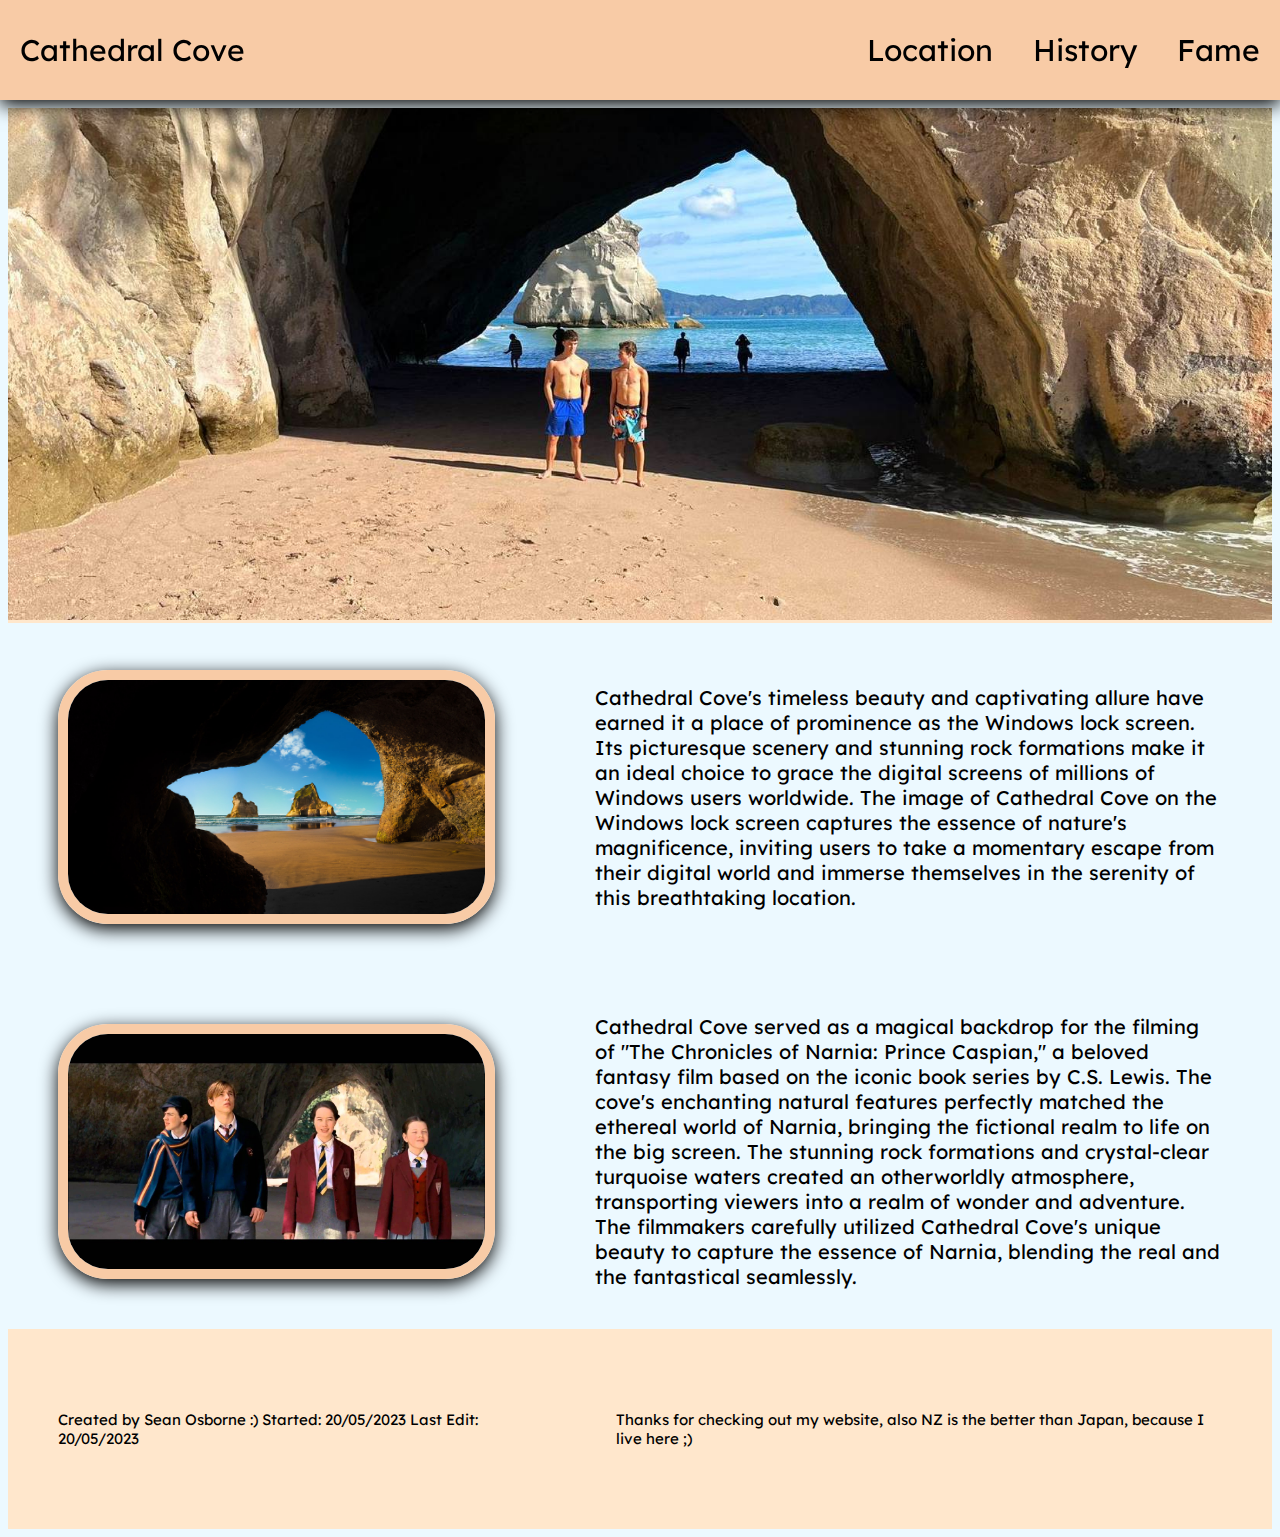
==== fame.html @ 96f78ae9 "Add files via upload" ====
<html>
    <head>
        <link rel="stylesheet" href="main.css">
        <title>Cathedral Cove - Sean</title>
        <link rel="icon" type="image/x-icon" href="images/favicon.png">
    </head>
    <body>
        <nav>
            <a class="navLink navLeft" href="index.html">Cathedral Cove</a>
            <a class="navLink" href="location.html">Location</a>
            <a class="navLink" href="history.html">History</a>
            <a class="navLink" href="fame.html">Fame</a>
        </nav>
        <div class="navBuffer">
            If you can see this I messed up...
        </div>
        
        <hero>
            <img class="heroImage" src="images/another.jpg">
        </hero>
        
        <main>
            <div class="mainTextImage">
                <img class="mainImage" src="images/ockscreen.jpg">            
                <p>
Cathedral Cove's timeless beauty and captivating allure have earned it a place of prominence as the Windows lock screen. Its picturesque scenery and stunning rock formations make it an ideal choice to grace the digital screens of millions of Windows users worldwide. The image of Cathedral Cove on the Windows lock screen captures the essence of nature's magnificence, inviting users to take a momentary escape from their digital world and immerse themselves in the serenity of this breathtaking location.
                </p>
            </div>
            <div class="mainTextImage">
                <img class="mainImage" src="images/maxresdefault.jpg">
                <p>
                    Cathedral Cove served as a magical backdrop for the filming of "The Chronicles of Narnia: Prince Caspian," a beloved fantasy film based on the iconic book series by C.S. Lewis. The cove's enchanting natural features perfectly matched the ethereal world of Narnia, bringing the fictional realm to life on the big screen. The stunning rock formations and crystal-clear turquoise waters created an otherworldly atmosphere, transporting viewers into a realm of wonder and adventure. The filmmakers carefully utilized Cathedral Cove's unique beauty to capture the essence of Narnia, blending the real and the fantastical seamlessly. 
                </p>
                
            </div>
        </main>
        
        <footer>
            <p class="footerText">
                    Created by Sean Osborne :)
                    Started: 20/05/2023
                    Last Edit: 20/05/2023
                </p>
                <p class="footerText">
                    Thanks for checking out my website, also NZ is the better than Japan, because I live here ;)
                </p>
        </footer>
    </body>
</html>
---- main.css ----
@font-face{
    font-family: 'roboto';
    src: url(fonts/Roboto-Regular.ttf);  
}

@font-face {
    font-family: 'lexend';
    src: url(fonts/Lexend-VariableFont_wght.ttf)
}

body {
    background-color: rgb(236, 249, 255);
}

.navBuffer {
    height: 100px;
    width: 100%;
}

nav{
    position: fixed;
    top: 0;
    left: 0;
    height: 100px;
    width: 100%;
    display: flex;
    flex-direction: row;
    justify-content: right;
    align-items: center;
    background-color: rgb(248, 203, 166);
    z-index: 9;
    box-shadow: 0 5px 18px black;
}

.navLink {
    font-size: 30px;
    font-family: 'lexend';
    color:  black;
    text-decoration: none;
    padding: 0 20px; 0 20px;
}


.navLink:hover {
    color: rgb(255, 231, 204);
    text-decoration: underline;
}

.navLeft {
    position: absolute;
    left: 0;
}

.gridContainer {
    display: grid;
    height: auto;
    width: 100%;
    grid-template-columns: 3;
    grid-template-rows: 4;
    margin: 0 0 0 0;
}

hero {
    grid-column: 1/4;
    grid-row: 1/1;
    background-color: rgb(255, 231, 204);
}

.heroImage {
    width: 100%;
}


main {
    display: flex;
  flex-direction: column;
    grid-row: 2/3;
    grid-column: 1/4
    background-color: rgb(236, 249, 255);
}

footer {
    grid-row: 4/4;
    grid-column: 1/4;
    display: flex;
    flex-direction: row;
    justify-content: space-around;
    align-items: center;
    background-color: rgb(255, 231, 204);
    height: 200px;
    width: 100%;
}

p {
    font-family: 'lexend';
    font-size: 20px;
    color: black;
    margin: 0 50px 0 50px;
}

.mainImage {
    width: 33%;
    display:block;
    margin-right: 50px;
    margin: 50px;
    border: solid 10px;
    border-color: rgb(248, 203, 166);
    border-radius: 50px;
    box-shadow: 0 5px 18px black;
}

.mainTextImage {
    display: flex;
    flex-direction: row;
    justify-content: space-around;
    align-items: center;
}

.footerText {
    color: black;
    font-size: 15px;
}
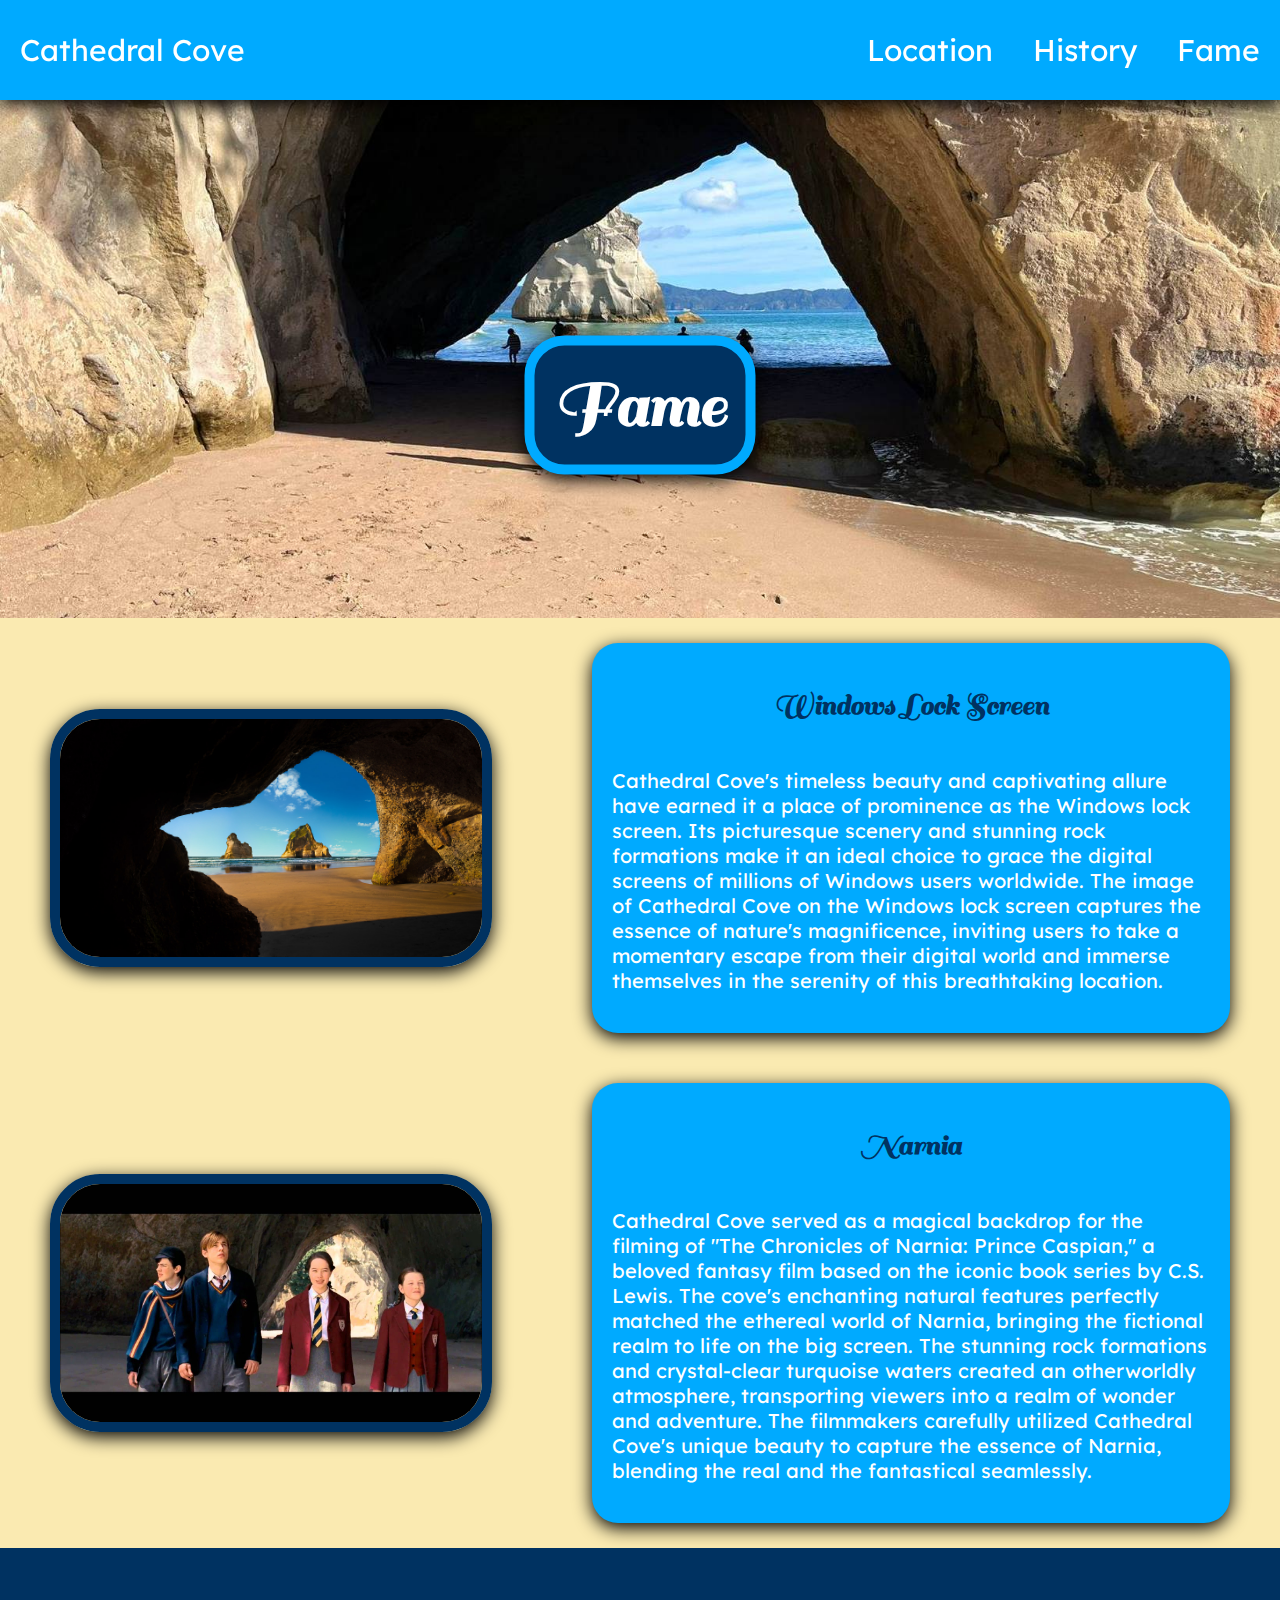
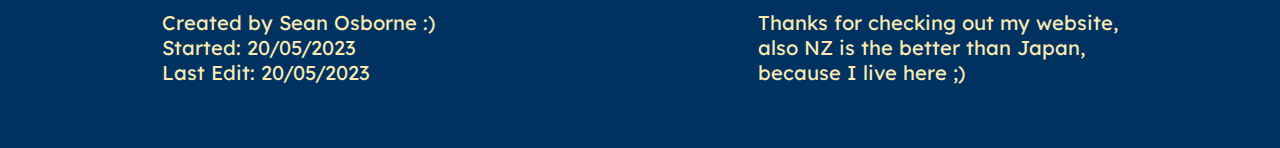
==== commit ec01e803: "Add files via upload" ====
--- a/fame.html
+++ b/fame.html
@@ -14,36 +14,43 @@
         <div class="navBuffer">
             If you can see this I messed up...
         </div>
-        
-        <hero>
-            <img class="heroImage" src="images/another.jpg">
-        </hero>
-        
-        <main>
-            <div class="mainTextImage">
-                <img class="mainImage" src="images/ockscreen.jpg">            
-                <p>
-Cathedral Cove's timeless beauty and captivating allure have earned it a place of prominence as the Windows lock screen. Its picturesque scenery and stunning rock formations make it an ideal choice to grace the digital screens of millions of Windows users worldwide. The image of Cathedral Cove on the Windows lock screen captures the essence of nature's magnificence, inviting users to take a momentary escape from their digital world and immerse themselves in the serenity of this breathtaking location.
-                </p>
-            </div>
-            <div class="mainTextImage">
-                <img class="mainImage" src="images/maxresdefault.jpg">
-                <p>
-                    Cathedral Cove served as a magical backdrop for the filming of "The Chronicles of Narnia: Prince Caspian," a beloved fantasy film based on the iconic book series by C.S. Lewis. The cove's enchanting natural features perfectly matched the ethereal world of Narnia, bringing the fictional realm to life on the big screen. The stunning rock formations and crystal-clear turquoise waters created an otherworldly atmosphere, transporting viewers into a realm of wonder and adventure. The filmmakers carefully utilized Cathedral Cove's unique beauty to capture the essence of Narnia, blending the real and the fantastical seamlessly. 
-                </p>
-                
-            </div>
-        </main>
-        
-        <footer>
-            <p class="footerText">
-                    Created by Sean Osborne :)
-                    Started: 20/05/2023
+        <div class="gridContainer">
+            <hero>
+                <img class="heroImage" src="images/another.jpg">
+                <h1 class="heroText">Fame</h1>
+            </hero>
+            
+            <main>
+                <div class="mainTextImage">
+                    <img class="mainImage" src="images/ockscreen.jpg">  
+                    <div class="mainText">   
+                        <h2>Windows Lock Screen</h2>       
+                        <p>
+        Cathedral Cove's timeless beauty and captivating allure have earned it a place of prominence as the Windows lock screen. Its picturesque scenery and stunning rock formations make it an ideal choice to grace the digital screens of millions of Windows users worldwide. The image of Cathedral Cove on the Windows lock screen captures the essence of nature's magnificence, inviting users to take a momentary escape from their digital world and immerse themselves in the serenity of this breathtaking location.
+                        </p>
+                    </div>
+                </div>
+                <div class="mainTextImage">
+                    <img class="mainImage" src="images/maxresdefault.jpg">
+                    <div class="mainText">
+                        <h2>Narnia</h2>
+                        <p>
+                            Cathedral Cove served as a magical backdrop for the filming of "The Chronicles of Narnia: Prince Caspian," a beloved fantasy film based on the iconic book series by C.S. Lewis. The cove's enchanting natural features perfectly matched the ethereal world of Narnia, bringing the fictional realm to life on the big screen. The stunning rock formations and crystal-clear turquoise waters created an otherworldly atmosphere, transporting viewers into a realm of wonder and adventure. The filmmakers carefully utilized Cathedral Cove's unique beauty to capture the essence of Narnia, blending the real and the fantastical seamlessly. 
+                        </p>
+                    </div>
+                </div>
+            </main>
+            
+            <footer>
+                <p class="footerText">
+                    Created by Sean Osborne :) <br>
+                    Started: 20/05/2023 <br>
                     Last Edit: 20/05/2023
                 </p>
                 <p class="footerText">
-                    Thanks for checking out my website, also NZ is the better than Japan, because I live here ;)
+                    Thanks for checking out my website, <br>also NZ is the better than Japan, <br> because I live here ;)
                 </p>
-        </footer>
+            </footer>
+        </div>
     </body>
 </html>--- a/main.css
+++ b/main.css
@@ -1,3 +1,20 @@
+/*
+
+To Do:
+ - Logo
+ - Animations
+
+
+*/
+
+
+
+
+
+
+
+
+
 @font-face{
     font-family: 'roboto';
     src: url(fonts/Roboto-Regular.ttf);  
@@ -5,11 +22,27 @@
 
 @font-face {
     font-family: 'lexend';
-    src: url(fonts/Lexend-VariableFont_wght.ttf)
+    src: url(fonts/Lexend-VariableFont_wght.ttf);
+}
+
+@font-face {
+    font-family: 'sail';
+    src: url(fonts/Sail-Regular.ttf);
+}
+
+body::-webkit-scrollbar {
+    display: none;
+  }
+
+body {
+    -ms-overflow-style: none;  /* IE and Edge */
+    scrollbar-width: none;  /* Firefox */
 }
 
 body {
-    background-color: rgb(236, 249, 255);
+    background-color: #FAEAB1;
+    margin: 0;
+    width: 100%;
 }
 
 .navBuffer {
@@ -27,7 +60,7 @@
     flex-direction: row;
     justify-content: right;
     align-items: center;
-    background-color: rgb(248, 203, 166);
+    background-color: #00AAFF;
     z-index: 9;
     box-shadow: 0 5px 18px black;
 }
@@ -35,14 +68,14 @@
 .navLink {
     font-size: 30px;
     font-family: 'lexend';
-    color:  black;
+    color: #ffffff;
     text-decoration: none;
-    padding: 0 20px; 0 20px;
+    padding: 0 20px;
 }
 
 
 .navLink:hover {
-    color: rgb(255, 231, 204);
+    color: #003261;
     text-decoration: underline;
 }
 
@@ -63,20 +96,38 @@
 hero {
     grid-column: 1/4;
     grid-row: 1/1;
-    background-color: rgb(255, 231, 204);
+    position: relative;
 }
 
 .heroImage {
+    display: block;
     width: 100%;
+    height: auto;
 }
 
+.heroText {
+    z-index: 8;
+    font-family: 'sail';
+    font-size: 69px;
+    color: #ffffff;
+    border: solid 10px #00AAFF;
+    position: absolute;
+    top: 50%;
+    left: 50%;
+    transform: translate(-50%, -50%);
+    text-align: center;
+    box-sizing: 100%/100%;
+    background-color: #003261;
+    padding: 20px;
+    border-radius: 40px;
+    box-shadow: 0 5px 18px black;
+}
 
 main {
     display: flex;
-  flex-direction: column;
+    flex-direction: column;
     grid-row: 2/3;
-    grid-column: 1/4
-    background-color: rgb(236, 249, 255);
+    grid-column: 1/4;
 }
 
 footer {
@@ -86,7 +137,7 @@
     flex-direction: row;
     justify-content: space-around;
     align-items: center;
-    background-color: rgb(255, 231, 204);
+    background-color: #003261;
     height: 200px;
     width: 100%;
 }
@@ -94,8 +145,7 @@
 p {
     font-family: 'lexend';
     font-size: 20px;
-    color: black;
-    margin: 0 50px 0 50px;
+    color: #ffffff;
 }
 
 .mainImage {
@@ -104,7 +154,7 @@
     margin-right: 50px;
     margin: 50px;
     border: solid 10px;
-    border-color: rgb(248, 203, 166);
+    border-color: #003261;
     border-radius: 50px;
     box-shadow: 0 5px 18px black;
 }
@@ -114,11 +164,33 @@
     flex-direction: row;
     justify-content: space-around;
     align-items: center;
+    margin: 25px 0 25px 0;
+}
+
+.mainText {
+    display: flex;
+    flex-direction: column;
+    align-items: center;
+    justify-content: center;
+    margin: 0 50px 0 50px;
+    padding: 20px;
+    background-color:#00AAFF;
+    border-radius: 26px;
+    box-shadow: 0 5px 18px black;
+}
+
+h2 {
+    font-family: 'sail';
+    font-size: 30px;
+    color: #003261;
+    margin: none;
+    padding: none;
 }
 
 .footerText {
-    color: black;
-    font-size: 15px;
+    color:#FAEAB1;
+    background: none;
+    box-shadow: none;
 }
 
 
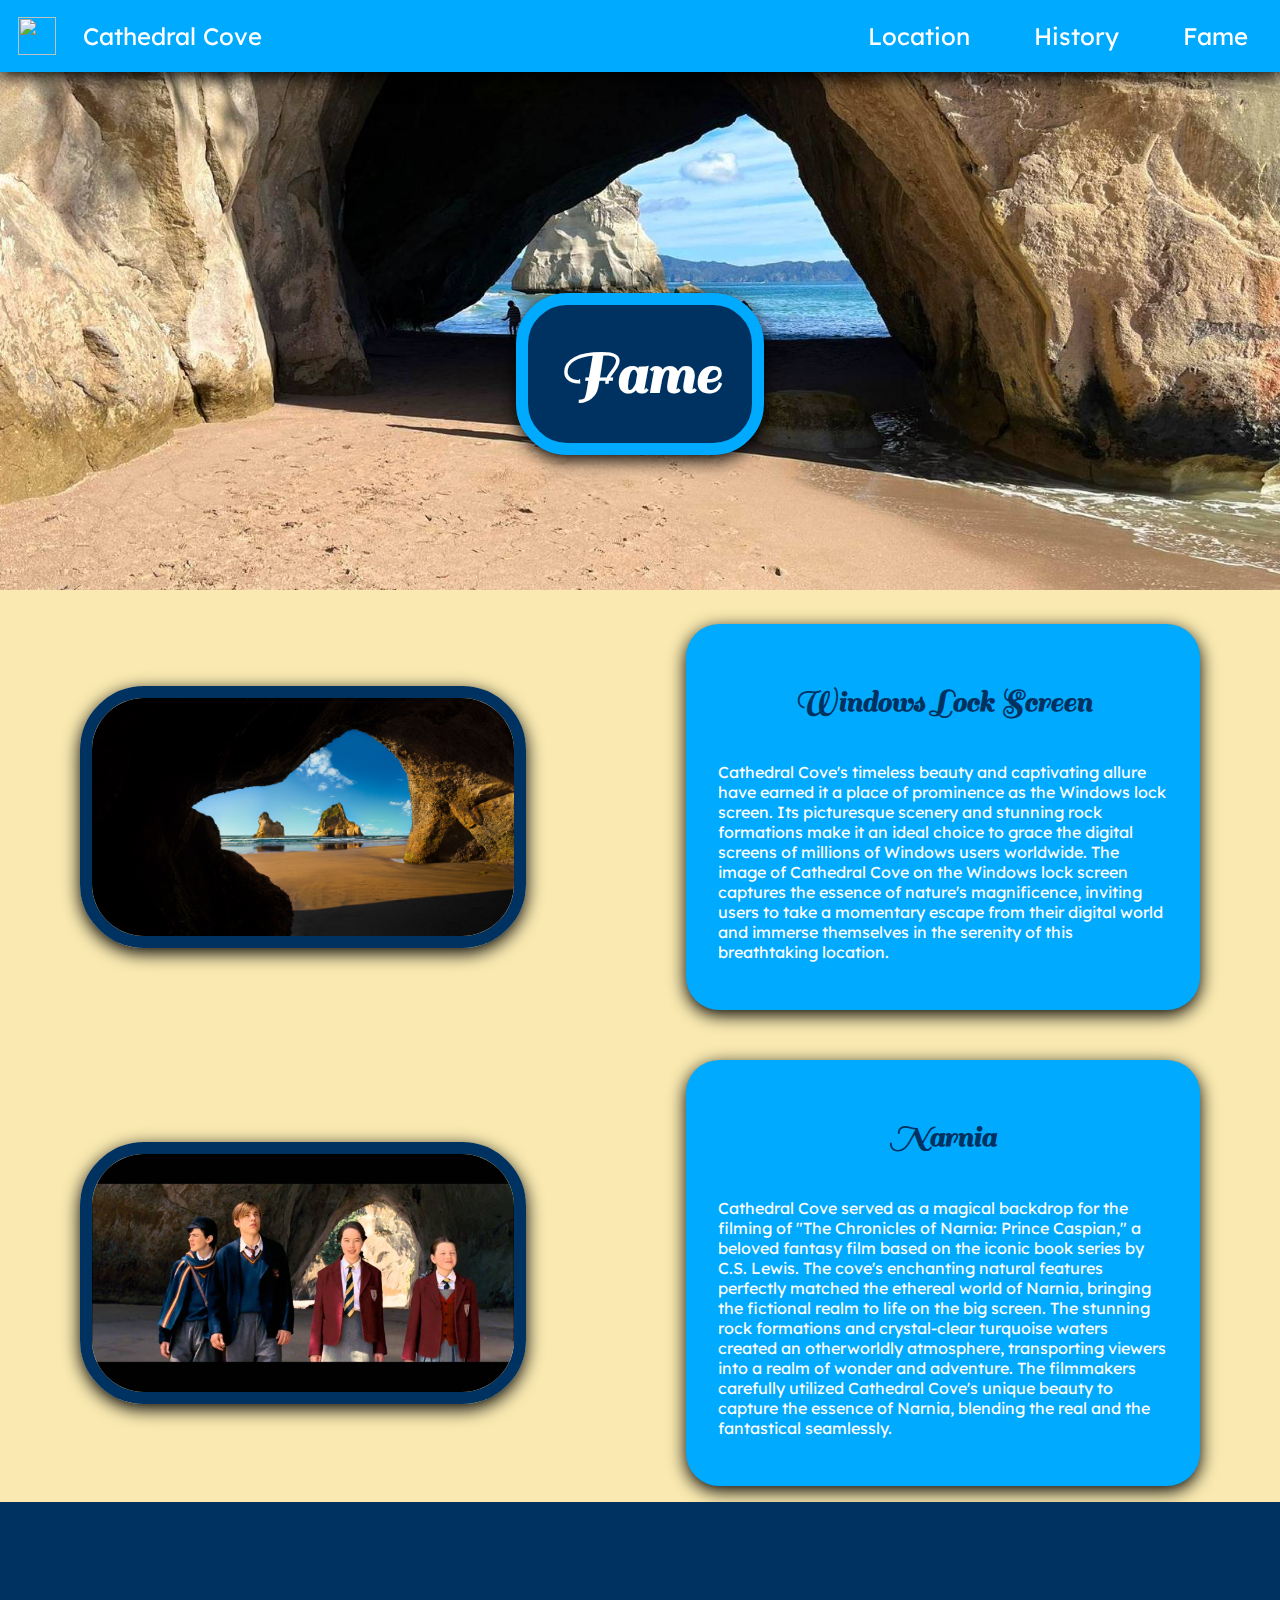
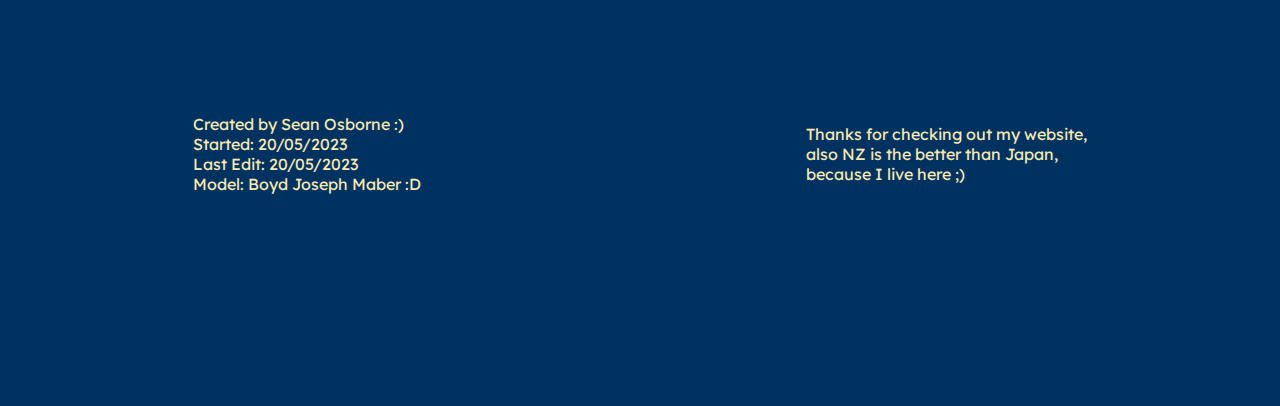
==== commit 4e5404ae: "Add files via upload" ====
--- a/fame.html
+++ b/fame.html
@@ -1,11 +1,13 @@
 <html>
     <head>
         <link rel="stylesheet" href="main.css">
-        <title>Cathedral Cove - Sean</title>
-        <link rel="icon" type="image/x-icon" href="images/favicon.png">
+        <title>Cathedral Cove</title>
+        <link rel="icon" type="image/x-icon" href="images/Cathedral Cove Logo.png">
+        <meta name="viewport" content="width=device-width, initial-scale=1.0">
     </head>
     <body>
         <nav>
+            <img src="images/Cathedral Cove Logo.png" class="navLogo">
             <a class="navLink navLeft" href="index.html">Cathedral Cove</a>
             <a class="navLink" href="location.html">Location</a>
             <a class="navLink" href="history.html">History</a>
@@ -45,7 +47,8 @@
                 <p class="footerText">
                     Created by Sean Osborne :) <br>
                     Started: 20/05/2023 <br>
-                    Last Edit: 20/05/2023
+                    Last Edit: 20/05/2023 <br>
+                    Model: Boyd Joseph Maber :D
                 </p>
                 <p class="footerText">
                     Thanks for checking out my website, <br>also NZ is the better than Japan, <br> because I live here ;)
--- a/main.css
+++ b/main.css
@@ -1,7 +1,7 @@
 /*
 
 To Do:
- - Logo
+ - Media Queries
  - Animations
 
 
@@ -46,7 +46,7 @@
 }
 
 .navBuffer {
-    height: 100px;
+    height: 8vh;
     width: 100%;
 }
 
@@ -54,7 +54,7 @@
     position: fixed;
     top: 0;
     left: 0;
-    height: 100px;
+    height: 8vh;
     width: 100%;
     display: flex;
     flex-direction: row;
@@ -66,11 +66,11 @@
 }
 
 .navLink {
-    font-size: 30px;
+    font-size: 1.5rem;
     font-family: 'lexend';
     color: #ffffff;
     text-decoration: none;
-    padding: 0 20px;
+    padding: 0 2rem;
 }
 
 
@@ -81,7 +81,13 @@
 
 .navLeft {
     position: absolute;
-    left: 0;
+    left: 4vw;
+}
+
+.navLogo {
+    position: absolute;
+    left: 1.4vw;
+    width: 3vw;
 }
 
 .gridContainer {
@@ -101,16 +107,16 @@
 
 .heroImage {
     display: block;
-    width: 100%;
+    width: 100vw;
     height: auto;
 }
 
 .heroText {
     z-index: 8;
     font-family: 'sail';
-    font-size: 69px;
+    font-size: 4rem;
     color: #ffffff;
-    border: solid 10px #00AAFF;
+    border: solid 1vw #00AAFF;
     position: absolute;
     top: 50%;
     left: 50%;
@@ -118,8 +124,8 @@
     text-align: center;
     box-sizing: 100%/100%;
     background-color: #003261;
-    padding: 20px;
-    border-radius: 40px;
+    padding: 2rem;
+    border-radius: 4vw;
     box-shadow: 0 5px 18px black;
 }
 
@@ -138,24 +144,23 @@
     justify-content: space-around;
     align-items: center;
     background-color: #003261;
-    height: 200px;
-    width: 100%;
+    height: 56vh;
+    width: 100vw;
 }
 
 p {
     font-family: 'lexend';
-    font-size: 20px;
+    font-size: 1rem;
     color: #ffffff;
 }
 
 .mainImage {
     width: 33%;
     display:block;
-    margin-right: 50px;
-    margin: 50px;
-    border: solid 10px;
+    margin: 5rem;
+    border: solid 1vw;
     border-color: #003261;
-    border-radius: 50px;
+    border-radius: 5vw;
     box-shadow: 0 5px 18px black;
 }
 
@@ -164,24 +169,32 @@
     flex-direction: row;
     justify-content: space-around;
     align-items: center;
-    margin: 25px 0 25px 0;
-}
+    margin: 1rem 0;
+}
+
+@media (max-width: 768px) {
+    .mainTextImage {
+      display: flex;
+      flex-direction: column;
+    }
+  }
 
 .mainText {
+    width: 75ch;
     display: flex;
     flex-direction: column;
     align-items: center;
     justify-content: center;
-    margin: 0 50px 0 50px;
-    padding: 20px;
+    margin: 0 5rem 0 5rem;
+    padding: 2rem;
     background-color:#00AAFF;
-    border-radius: 26px;
+    border-radius: 2.6vw;
     box-shadow: 0 5px 18px black;
 }
 
 h2 {
     font-family: 'sail';
-    font-size: 30px;
+    font-size: 2rem;
     color: #003261;
     margin: none;
     padding: none;
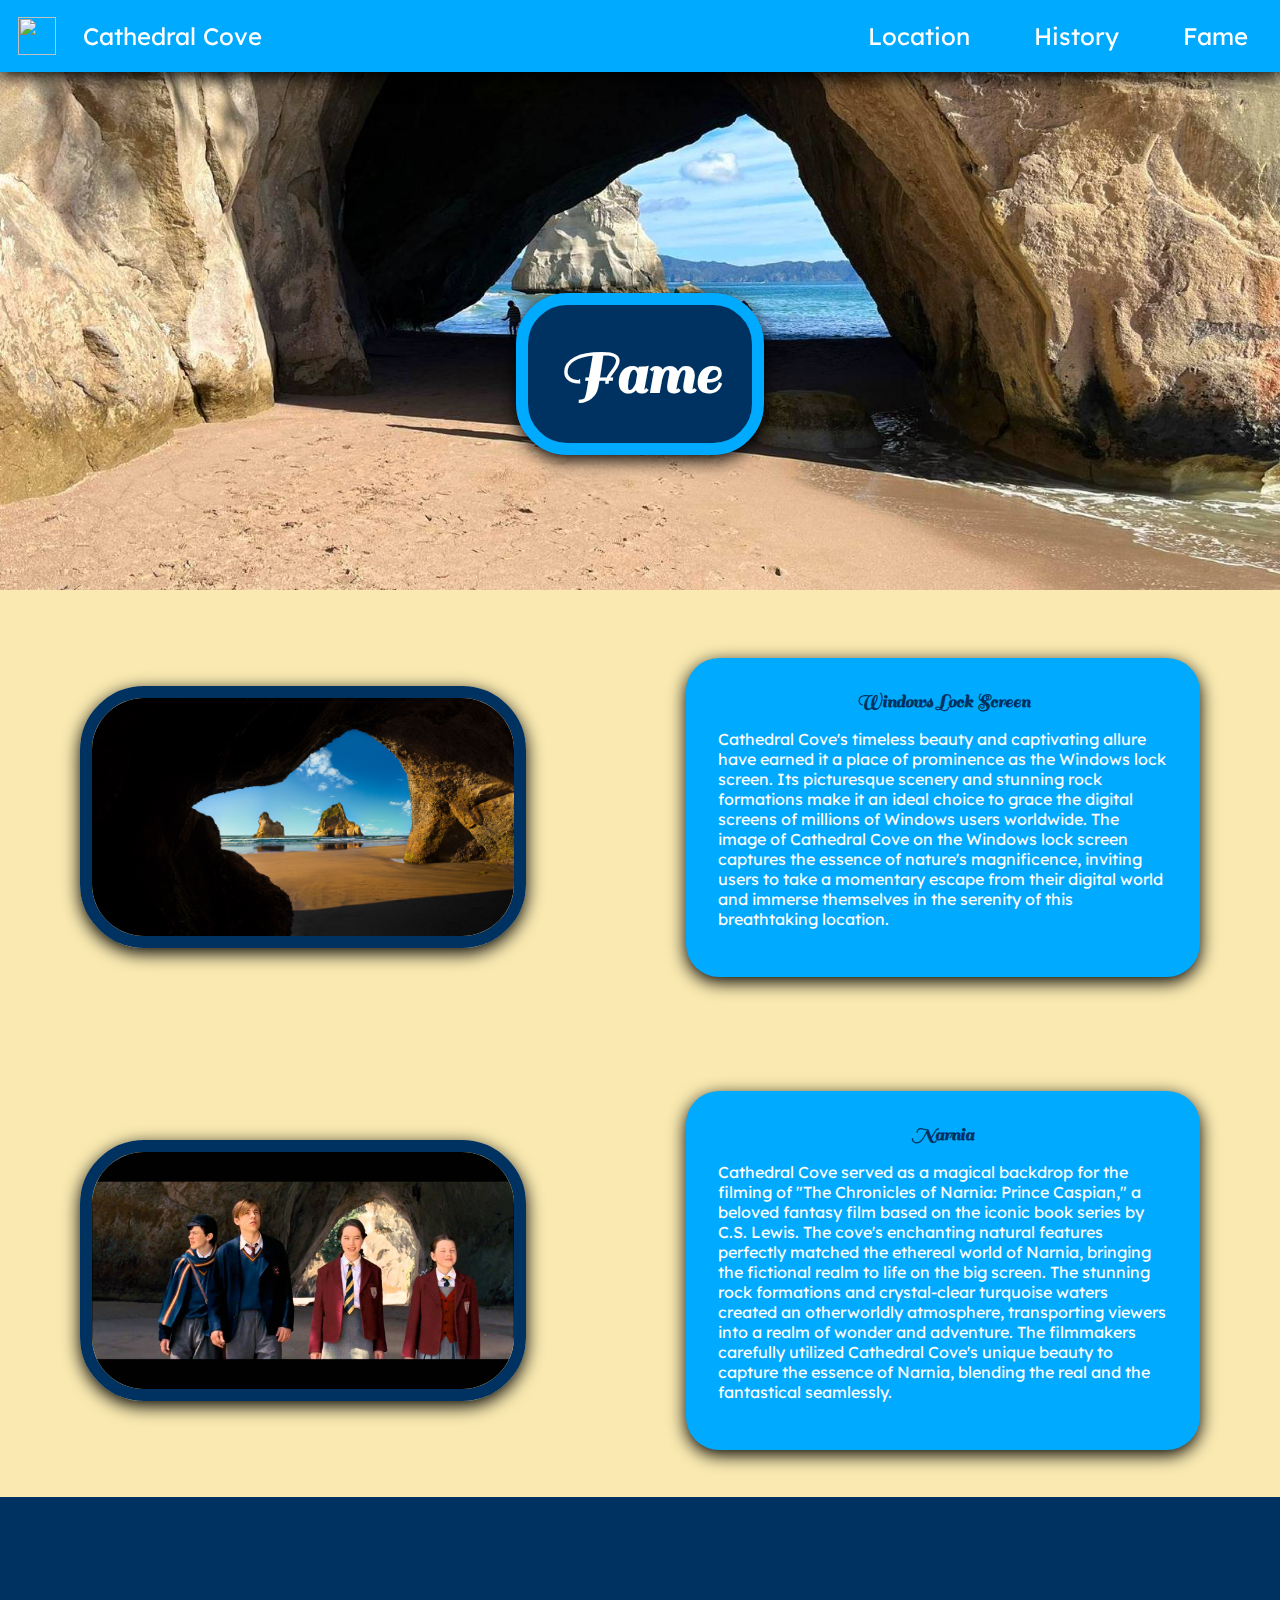
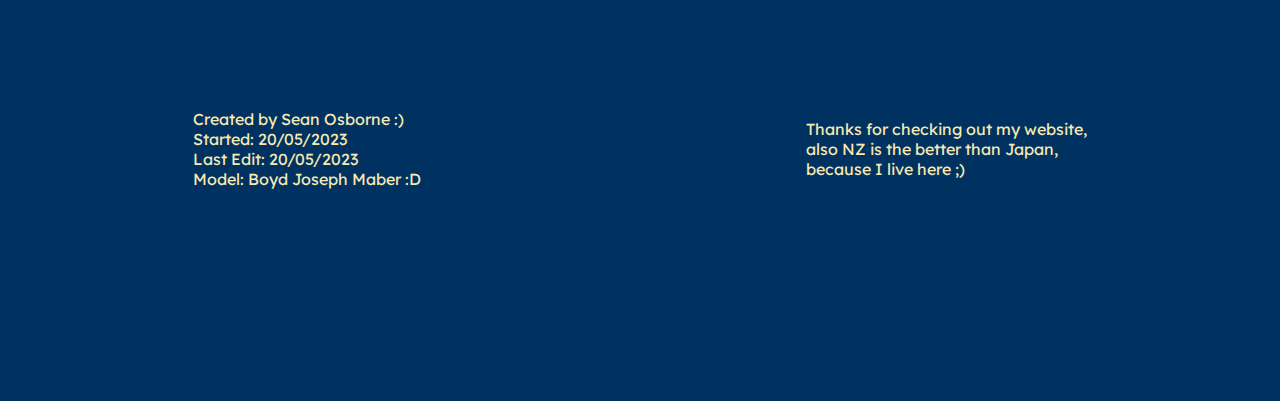
==== commit 7cb619fa: "Add files via upload" ====
--- a/fame.html
+++ b/fame.html
@@ -8,7 +8,7 @@
     <body>
         <nav>
             <img src="images/Cathedral Cove Logo.png" class="navLogo">
-            <a class="navLink navLeft" href="index.html">Cathedral Cove</a>
+            <a class="navLink navLeft visible" href="index.html">Cathedral Cove</a>
             <a class="navLink" href="location.html">Location</a>
             <a class="navLink" href="history.html">History</a>
             <a class="navLink" href="fame.html">Fame</a>
--- a/main.css
+++ b/main.css
@@ -2,6 +2,9 @@
 
 To Do:
  - Media Queries
+    nav popup
+
+
  - Animations
 
 
@@ -42,12 +45,12 @@
 body {
     background-color: #FAEAB1;
     margin: 0;
-    width: 100%;
+    width: 100vw;
 }
 
 .navBuffer {
     height: 8vh;
-    width: 100%;
+    width: 100vw;
 }
 
 nav{
@@ -55,7 +58,7 @@
     top: 0;
     left: 0;
     height: 8vh;
-    width: 100%;
+    width: 100vw;
     display: flex;
     flex-direction: row;
     justify-content: right;
@@ -73,6 +76,17 @@
     padding: 0 2rem;
 }
 
+@media (max-width: 768px) {
+    .navLink {
+        display: none;
+        padding: 0;
+        font-size: 1rem;
+    }
+  }
+
+.visible {
+    display: block;
+}
 
 .navLink:hover {
     color: #003261;
@@ -82,6 +96,12 @@
 .navLeft {
     position: absolute;
     left: 4vw;
+}
+
+@media (max-width: 768px) {
+    .navLeft {
+        left: 4vw;
+    }
 }
 
 .navLogo {
@@ -89,6 +109,16 @@
     left: 1.4vw;
     width: 3vw;
 }
+
+@media (max-width: 768px) {
+    .navLogo {
+        position: relative;
+        height: 80%;
+        width: auto;
+        right: 1.4vw;
+        left: auto;
+    }
+  }
 
 .gridContainer {
     display: grid;
@@ -103,12 +133,26 @@
     grid-column: 1/4;
     grid-row: 1/1;
     position: relative;
+    width: 100vw;
 }
 
 .heroImage {
     display: block;
     width: 100vw;
     height: auto;
+}
+
+@media (max-width: 768px) {
+    .heroImage {
+        width: auto;
+        height: 60vh;
+        justify-self: center;
+    }
+
+    hero {
+        display: flex;
+        justify-content: center;
+    }
 }
 
 .heroText {
@@ -129,11 +173,21 @@
     box-shadow: 0 5px 18px black;
 }
 
+@media (max-width: 768px) {
+    .heroText {
+        font-size: 1.5rem;
+        padding: 1rem;
+        border-width: 0.3rem;
+        border-radius: 1rem;
+    }
+  }
+
 main {
     display: flex;
     flex-direction: column;
     grid-row: 2/3;
     grid-column: 1/4;
+    width: 100vw;
 }
 
 footer {
@@ -148,10 +202,25 @@
     width: 100vw;
 }
 
+@media (max-width: 768px) {
+    footer {
+        margin: 4vh 0 0 0;
+        flex-direction: column;
+        justify-content: center;
+        align-items: flex-start;
+    }
+  }
+
 p {
     font-family: 'lexend';
     font-size: 1rem;
     color: #ffffff;
+}
+
+@media (max-width: 768px) {
+    p {
+        padding: 0 1rem;
+    }
 }
 
 .mainImage {
@@ -164,6 +233,17 @@
     box-shadow: 0 5px 18px black;
 }
 
+@media (max-width: 768px) {
+    .mainImage {
+      width: 100vw;
+      padding: 0;
+      margin: 0;
+      border: none;
+      border-radius: 0;
+      box-shadow: none;
+    }
+  }
+
 .mainTextImage {
     display: flex;
     flex-direction: row;
@@ -174,8 +254,9 @@
 
 @media (max-width: 768px) {
     .mainTextImage {
-      display: flex;
-      flex-direction: column;
+        margin: 4vh 0 0 0;
+        display: flex;
+        flex-direction: column;
     }
   }
 
@@ -192,12 +273,29 @@
     box-shadow: 0 5px 18px black;
 }
 
+@media (max-width: 768px) {
+    .mainText {
+      width: 100vw;
+      padding: 0;
+      margin: 0;
+      border: none;
+      border-radius: 0;
+      box-shadow: none;
+    }
+  }
+
 h2 {
     font-family: 'sail';
-    font-size: 2rem;
+    font-size: 1.2rem;
     color: #003261;
-    margin: none;
-    padding: none;
+    margin: 0;
+    padding: 0;
+}
+
+@media (max-width: 768px) {
+    h2 {
+        padding-top: 1rem;
+    }
 }
 
 .footerText {
@@ -206,6 +304,12 @@
     box-shadow: none;
 }
 
-
-
-
+@media (max-width: 768px) {
+    .footerText {
+        font-size: 0.69rem;
+        padding: 0 4rem;
+    }
+  }
+
+
+
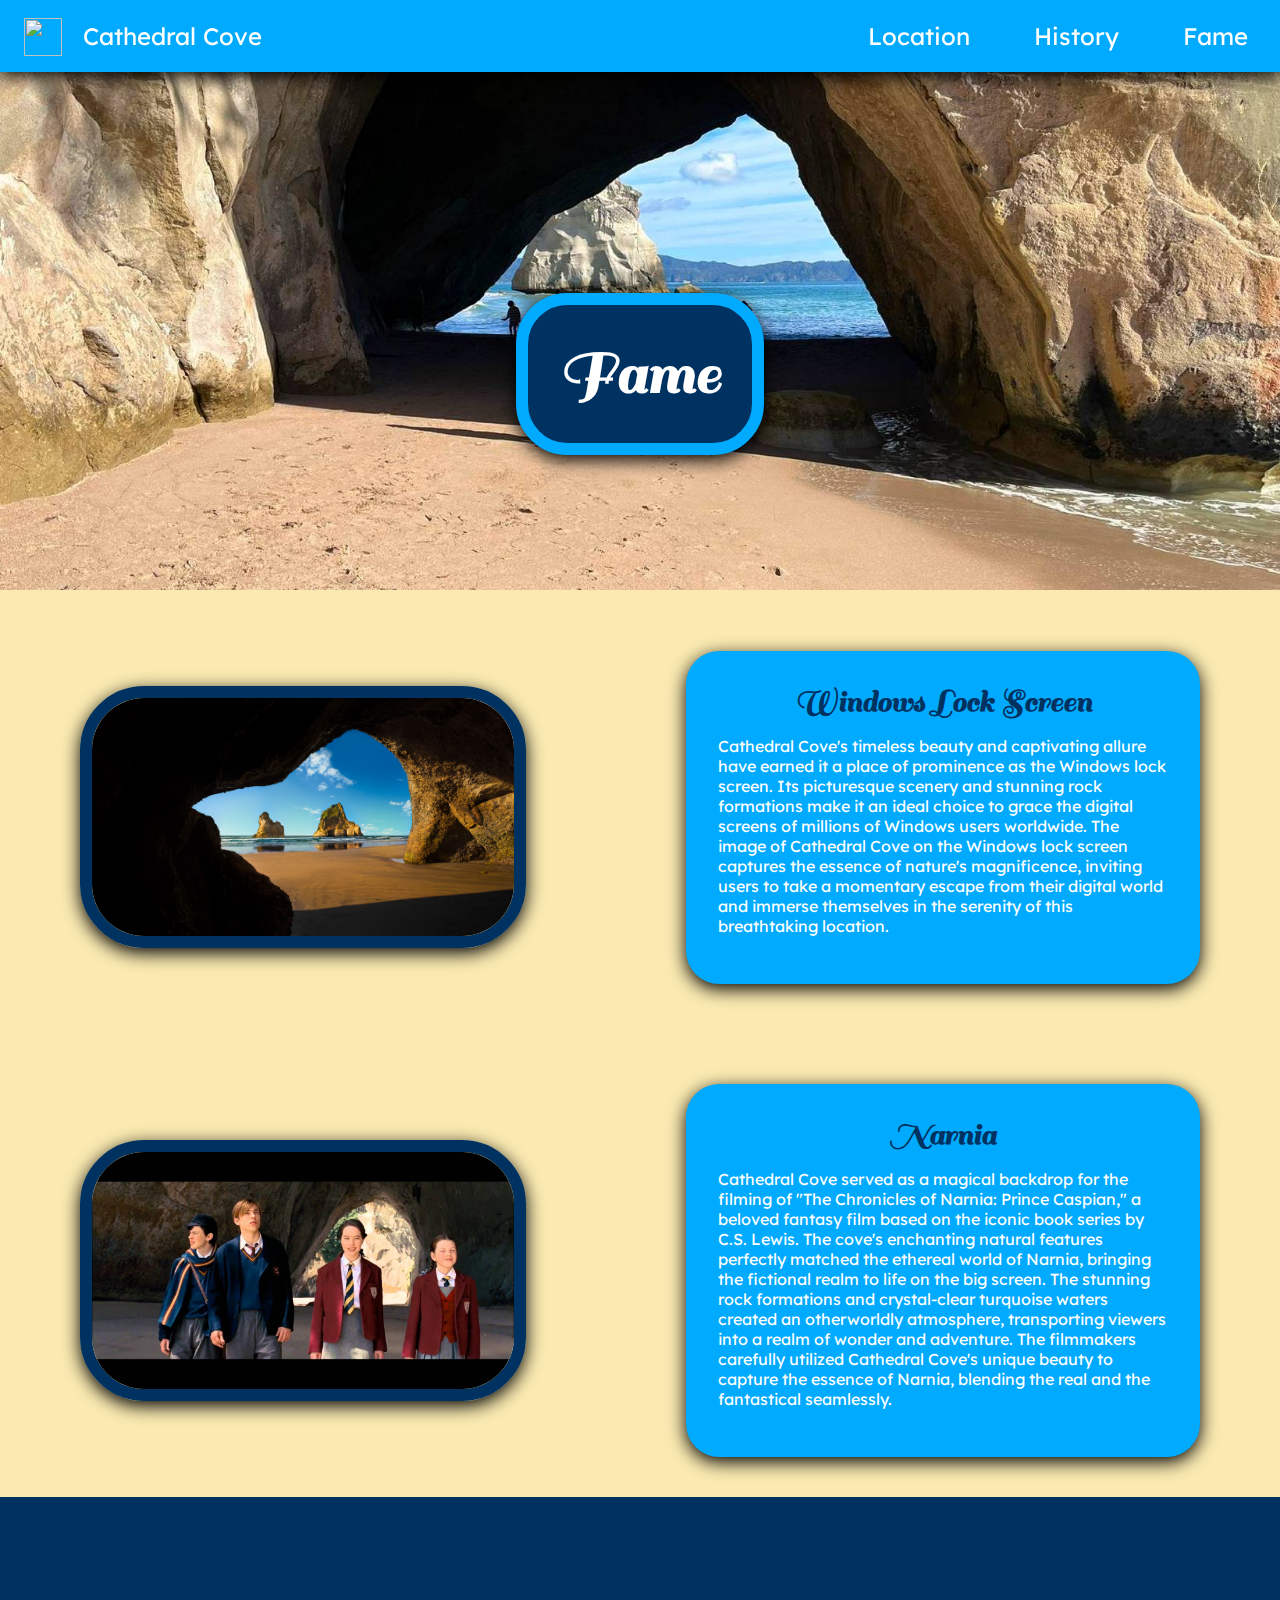
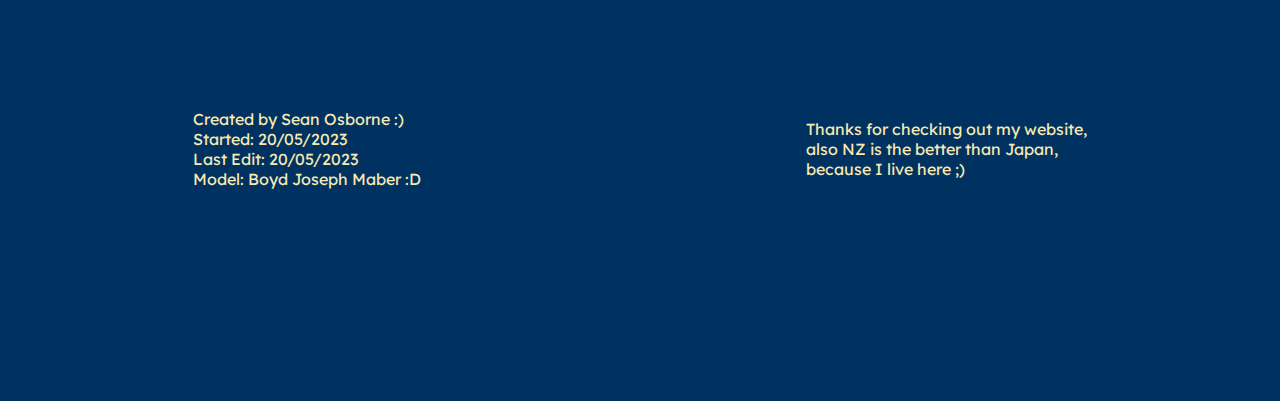
==== commit 5f91a296: "Add files via upload" ====
--- a/fame.html
+++ b/fame.html
@@ -7,7 +7,7 @@
     </head>
     <body>
         <nav>
-            <img src="images/Cathedral Cove Logo.png" class="navLogo">
+            <button  class="navLogoButton" onclick="showNavPopUp()"><img src="images/Cathedral Cove Logo.png" class="navLogo"></button>
             <a class="navLink navLeft visible" href="index.html">Cathedral Cove</a>
             <a class="navLink" href="location.html">Location</a>
             <a class="navLink" href="history.html">History</a>
@@ -15,6 +15,13 @@
         </nav>
         <div class="navBuffer">
             If you can see this I messed up...
+        </div>
+        <div id="navPopUp">
+            <a class="navPopUpLink" href="index.html">Home</a>
+            <a class="navPopUpLink" href="location.html">Location</a>
+            <a class="navPopUpLink" href="history.html">History</a>
+            <a class="navPopUpLink" href="fame.html">Fame</a>
+            <button class="navPopUpLink navClose" onclick="closeNavPopUp()">Close</button>
         </div>
         <div class="gridContainer">
             <hero>
@@ -56,4 +63,13 @@
             </footer>
         </div>
     </body>
-</html>+</html>
+<script>
+    function showNavPopUp() {
+        document.getElementById("navPopUp").style.display = "flex";
+    }
+
+    function closeNavPopUp() {
+        document.getElementById("navPopUp").style.display = "none";
+    }
+</script>--- a/main.css
+++ b/main.css
@@ -1,8 +1,6 @@
 /*
 
 To Do:
- - Media Queries
-    nav popup
 
 
  - Animations
@@ -105,8 +103,6 @@
 }
 
 .navLogo {
-    position: absolute;
-    left: 1.4vw;
     width: 3vw;
 }
 
@@ -118,7 +114,64 @@
         right: 1.4vw;
         left: auto;
     }
-  }
+}
+
+.navLogoButton {
+    width: 3vw;
+    height: 3vw;
+    position: absolute;
+    left: 1.4vw;
+    border: none;
+    background: none;
+}
+
+@media (max-width: 768px) {
+    .navLogoButton {
+        position: relative;
+        height: 90%;
+        width: auto;
+        right: 1.4vw;
+        left: auto;
+    }
+}
+
+#navPopUp {
+    top: 8vh;
+    left: 0;
+    position: absolute;
+    z-index: 9;
+    height: 50vh;
+    width: 100vw;
+    display: none;
+    flex-direction: column;
+    justify-content: space-around;
+    align-items: center;
+    background-color:#00AAFF;
+}
+
+
+
+.navPopUpLink {
+    font-size: 1.5rem;
+    font-family: 'lexend';
+    color: #ffffff;
+    text-decoration: none;
+    background: none;
+    border: none;
+}
+
+.navPopUpLink:hover {
+    color: #003261;
+    text-decoration: underline;
+}
+
+.navClose {
+    color:#003261;
+}
+
+.navClose:hover {
+    color:#ffffff;
+}
 
 .gridContainer {
     display: grid;
@@ -134,6 +187,7 @@
     grid-row: 1/1;
     position: relative;
     width: 100vw;
+    overflow: hidden;
 }
 
 .heroImage {
@@ -147,6 +201,10 @@
         width: auto;
         height: 60vh;
         justify-self: center;
+        overflow: hidden;
+        object-fit: cover;
+        object-position: 50% 50%;
+        
     }
 
     hero {
@@ -175,7 +233,7 @@
 
 @media (max-width: 768px) {
     .heroText {
-        font-size: 1.5rem;
+        font-size: 1.8rem;
         padding: 1rem;
         border-width: 0.3rem;
         border-radius: 1rem;
@@ -208,6 +266,7 @@
         flex-direction: column;
         justify-content: center;
         align-items: flex-start;
+        height: 40vh;
     }
   }
 
@@ -286,7 +345,7 @@
 
 h2 {
     font-family: 'sail';
-    font-size: 1.2rem;
+    font-size: 2rem;
     color: #003261;
     margin: 0;
     padding: 0;
@@ -294,6 +353,7 @@
 
 @media (max-width: 768px) {
     h2 {
+        font-size: 1.4rem;
         padding-top: 1rem;
     }
 }
@@ -306,10 +366,10 @@
 
 @media (max-width: 768px) {
     .footerText {
-        font-size: 0.69rem;
-        padding: 0 4rem;
-    }
-  }
-
-
-
+        font-size: 0.8rem;
+        padding: 0 2rem;
+    }
+  }
+
+
+
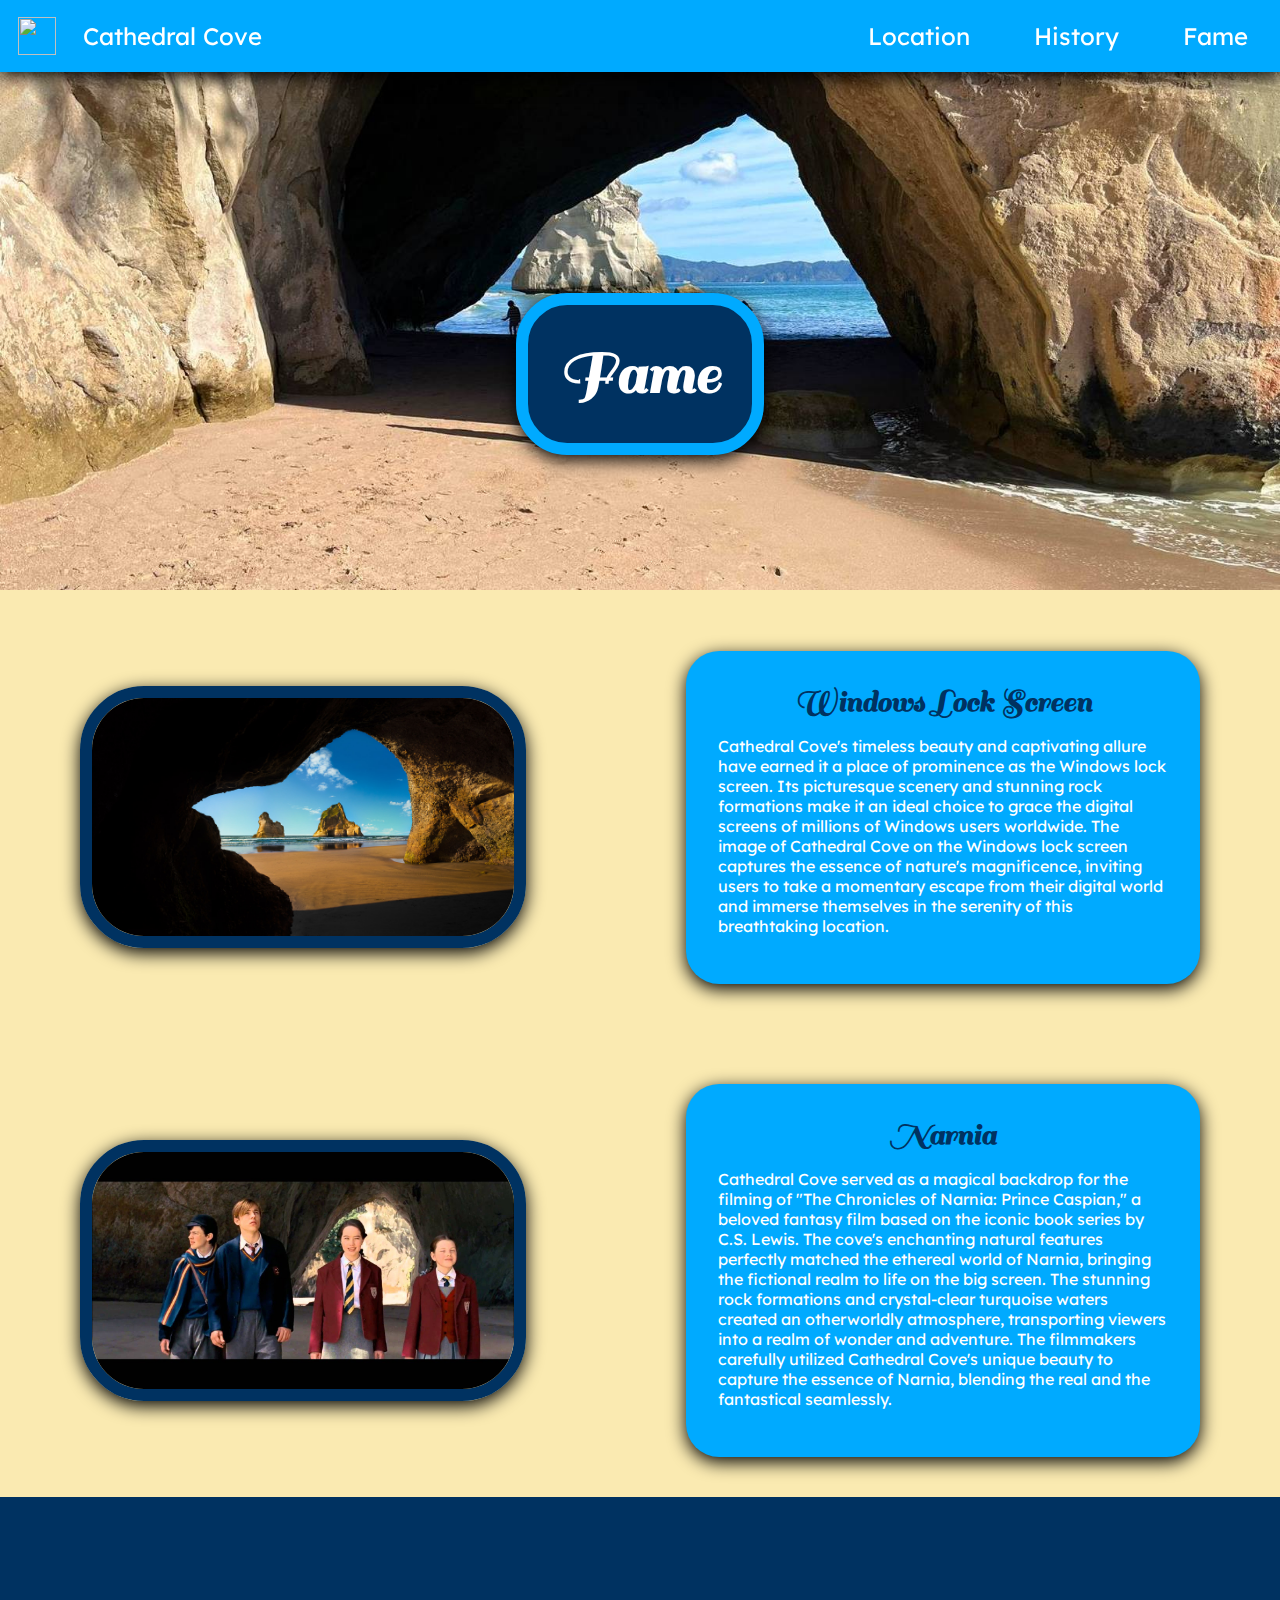
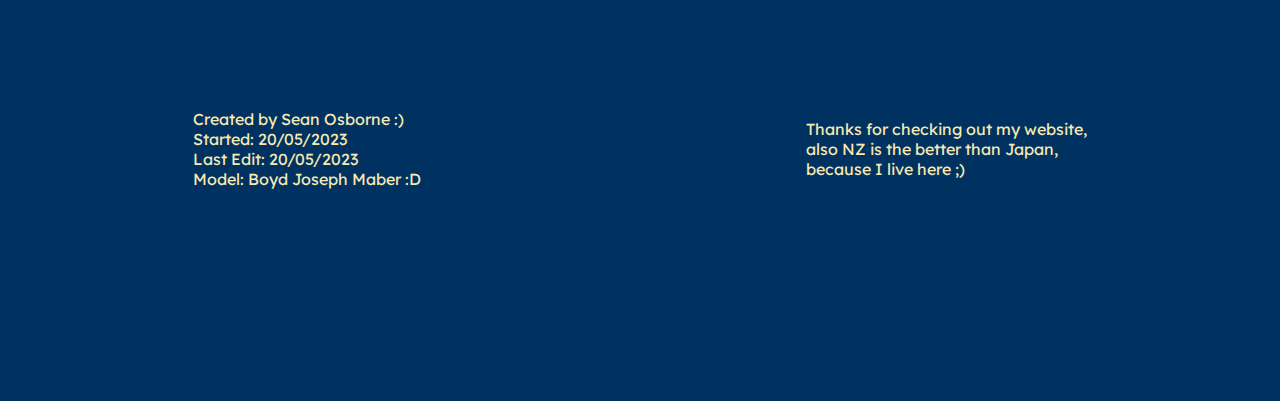
==== commit ee720dd7: "Add files via upload" ====
--- a/fame.html
+++ b/fame.html
@@ -7,7 +7,8 @@
     </head>
     <body>
         <nav>
-            <button  class="navLogoButton" onclick="showNavPopUp()"><img src="images/Cathedral Cove Logo.png" class="navLogo"></button>
+            <img class="navLogo logo" src="images/Cathedral Cove Logo.png">
+            <button  class="navLogoButton" onclick="showNavPopUp()"><img src="images/cathdralCoveMoreSymbol.png" class="navLogo"></button>
             <a class="navLink navLeft visible" href="index.html">Cathedral Cove</a>
             <a class="navLink" href="location.html">Location</a>
             <a class="navLink" href="history.html">History</a>
--- a/main.css
+++ b/main.css
@@ -113,6 +113,21 @@
         width: auto;
         right: 1.4vw;
         left: auto;
+    }
+}
+
+.logo {
+    width: 3vw;
+    height: 3vw;
+    position: absolute;
+    left: 1.4vw;
+    border: none;
+    background: none;
+}
+
+@media (max-width: 768px) {
+    .logo {
+        display: none;
     }
 }
 
@@ -123,6 +138,7 @@
     left: 1.4vw;
     border: none;
     background: none;
+    display: none;
 }
 
 @media (max-width: 768px) {
@@ -131,6 +147,7 @@
         height: 90%;
         width: auto;
         right: 1.4vw;
+        display:contents;
         left: auto;
     }
 }
@@ -138,7 +155,7 @@
 #navPopUp {
     top: 8vh;
     left: 0;
-    position: absolute;
+    position: fixed;
     z-index: 9;
     height: 50vh;
     width: 100vw;
